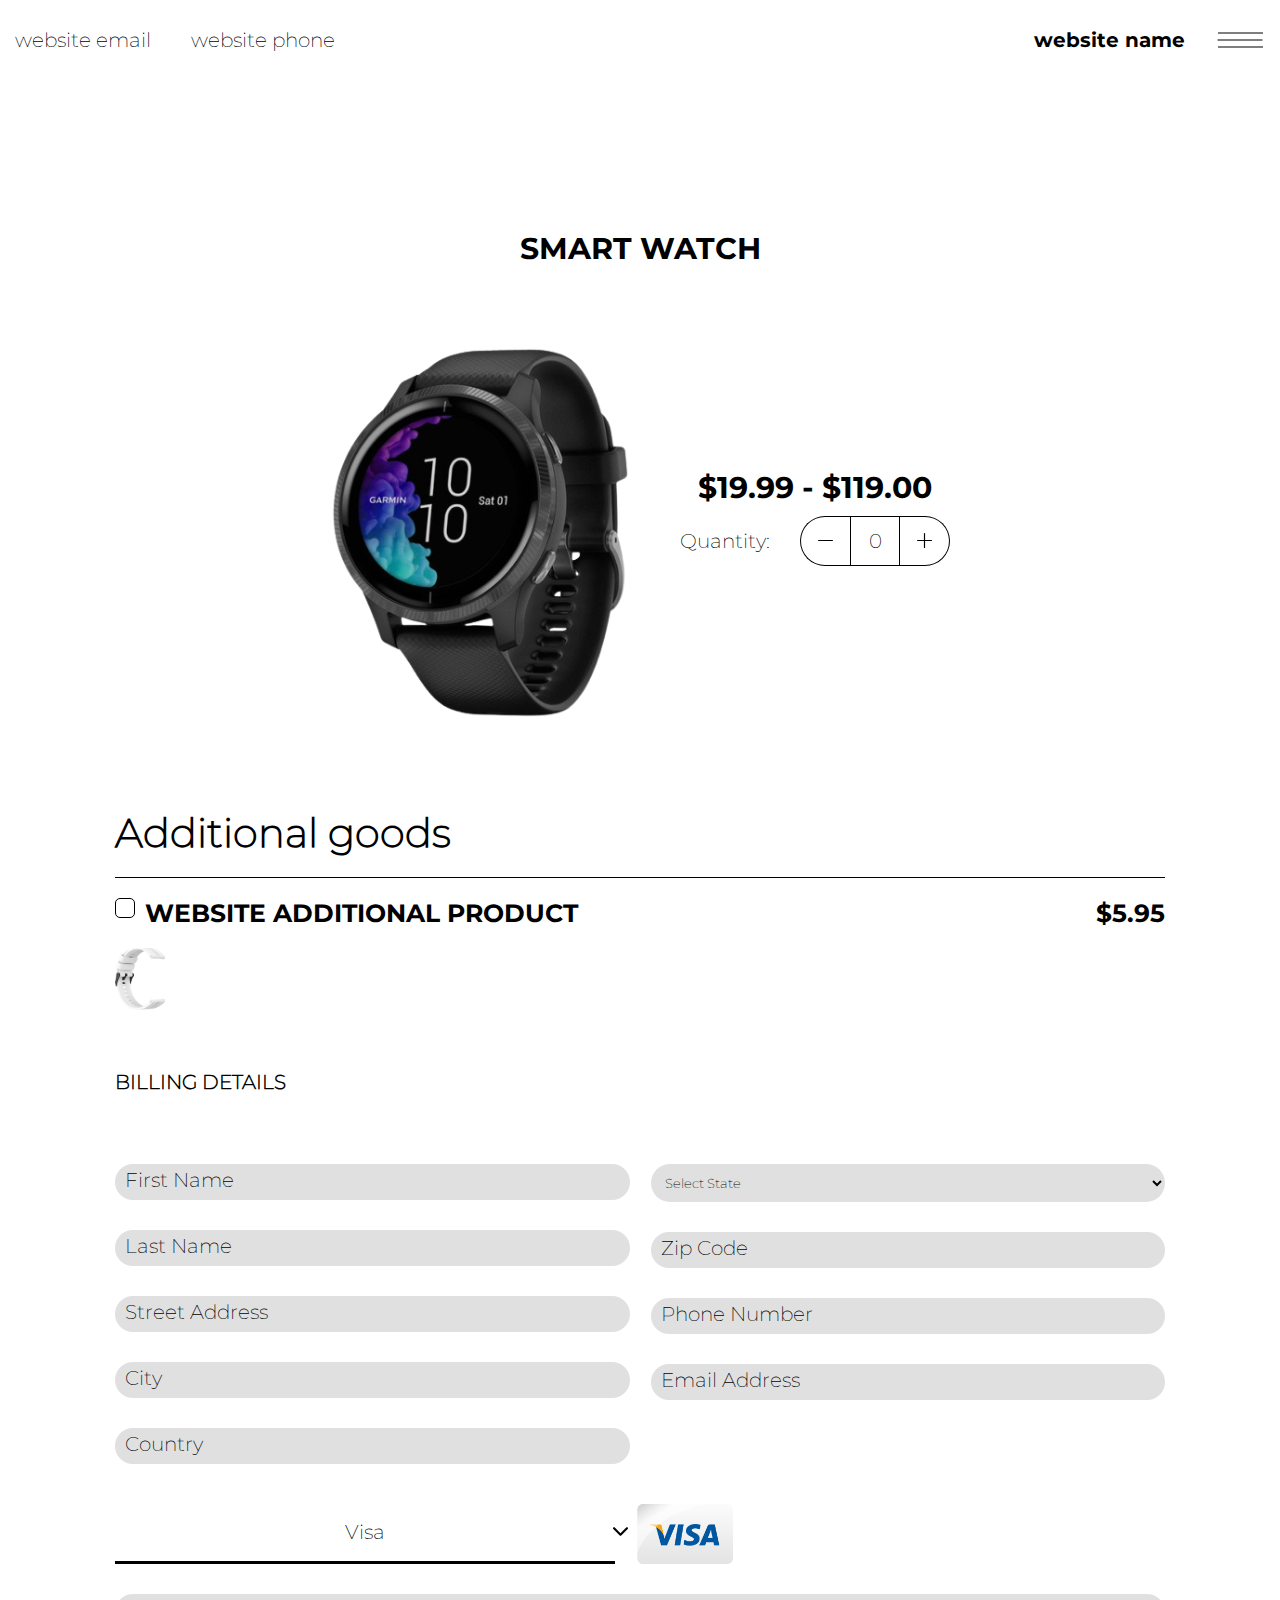
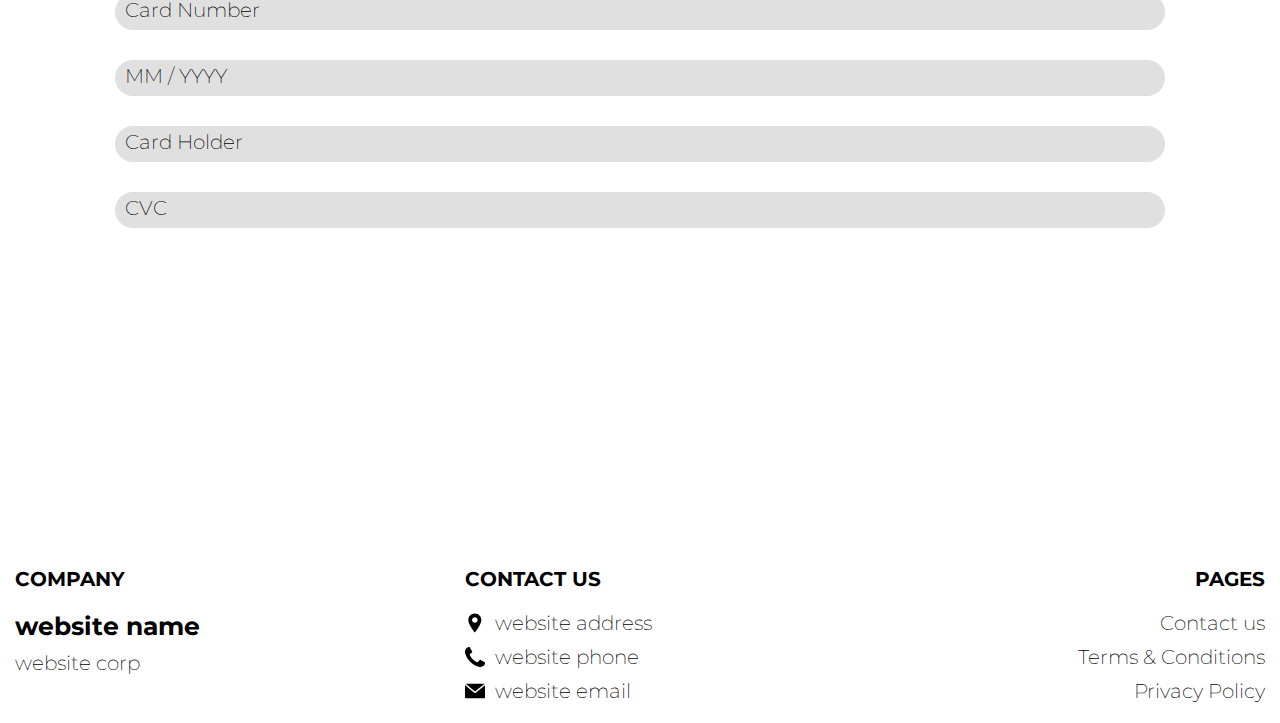
==== buy.html @ c5ea5ec1 "+" ====
<!DOCTYPE html>
<html lang="en">

<head>
    <meta charset="UTF-8">
    <meta http-equiv="X-UA-Compatible" content="IE=edge">
    <meta name="viewport" content="width=device-width, initial-scale=1.0">
    <link rel="stylesheet" href="./css/style.css">
    <title>(site_name)</title>
</head>

<body>

    <div class="header__wrapper">
        <div class="container">
    
    
          <header class="header">
            <div class="header__top">
              <div class="header__btn-block">
                <a href="./index.html" class="header__logo logo js_website-name"></a>
                <button class="header__btn js_menu-btn">
                  <span></span>
                </button>
                
              </div>
              <div class="header__social-links-box">
                <a href="" class="nav__link js_website-email"></a>
                <a href="" class="nav__link js_website-phone"></a>
              </div>
    
              <nav class="nav js_menu">
              
                
             
                <ul class="nav__list">
                  <li class="nav__item">
                    <a href="./contact.html" class="nav__link">Contact us</a>
                  </li>
                  <li class="nav__item">
                    <a href="./terms.html" class="nav__link">Terms & Conditions</a>
                  </li>
                  <li class="nav__item">
                    <a href="./policy.html" class="nav__link">Privacy Policy</a>
                  </li>
                </ul>
              </nav>
    
            </div>
    
          </header>
    
        </div>
      </div>
    <main class="main">
        <div class="container">
        
                <section class="buy">
                    <h1 class="sub-title">Smart Watch</h1>
                    <div class="buy__flex">
                        <img src="./img/img6.png" class="buy__img" />
                        <div class="buy__text-block">
                            <h2 class="sub-title sub-title--mb"><span style="display: inline-block" class="js_price">$19.99 - $119.00</span></h2>
                            <div id="quantity" class="quantity">
                                <label class="quantity_label">Quantity:
                                    <div class="quantity_label-box">
                                        <div class="quantity_label-btn quantity_label-prev js_quantity_prev">
                                            <svg class="buy__icon" xmlns="http://www.w3.org/2000/svg"
                                                xmlns:xlink="http://www.w3.org/1999/xlink" x="0px" y="0px"
                                                viewBox="0 0 512 512" style="enable-background:new 0 0 512 512;"
                                                xml:space="preserve">
                                                <g>
                                                    <g>
                                                        <path
                                                            d="M492,236H20c-11.046,0-20,8.954-20,20c0,11.046,8.954,20,20,20h472c11.046,0,20-8.954,20-20S503.046,236,492,236z" />
                                                    </g>
                                                </g>
                                            </svg>
                                        </div>
                                        <input type="number" min="0" size="3" maxlength="3"
                                            class="quantity__input js_quantity" value="0" data-line-id="1" max="10" readonly>
                                        <div class="quantity_label-btn quantity_label-next js_quantity_next">
                                            <svg class="buy__icon" xmlns="http://www.w3.org/2000/svg"
                                                xmlns:xlink="http://www.w3.org/1999/xlink" x="0px" y="0px"
                                                viewBox="0 0 512 512" style="enable-background:new 0 0 512 512;"
                                                xml:space="preserve">
                                                <g>
                                                    <g>
                                                        <path
                                                            d="M492,236H276V20c0-11.046-8.954-20-20-20c-11.046,0-20,8.954-20,20v216H20c-11.046,0-20,8.954-20,20s8.954,20,20,20h216
                                                            v216c0,11.046,8.954,20,20,20s20-8.954,20-20V276h216c11.046,0,20-8.954,20-20C512,244.954,503.046,236,492,236z" />
                                                    </g>
                                                </g>
                                            </svg>
                                        </div>
                                    </div>
                                </label>
                            </div>
                        </div>
                    </div>
       
                    <div class="main-form__wrapper">
                        <div class="form__wrapper ">
                            <div class="form">
                            
    
                                <div>
                                    <h3 class="form__title">Additional goods</h3>
                                    <div class="case-block">
                                        <div class="checkbox__label-wrap">
                                            <div>
                                                <input class="checkbox js_additional" type="checkbox"
                                                    id="additional__checkbox" />
                                                <label class="checkbox__label" for="additional__checkbox"><span
                                                        class="bold"><span class="js_website-add"></span></span></label>
                                            </div>
                                            <div class="label-block">
                                                <span class="bold">$5.95</span>
                                            </div>
                                        </div>
                                        <img src="./img/sm.png" alt="silicone case" class="silicone_case_img" />
                                    </div>
                                </div>
                            </div>
                        </div>
    
    
                        <form class="order-form js_form" id="order_form">
                            <h3 class="form__subtitle">Billing Details</h3>
                            <div class="fl-form">
                                <div class="form_group-flex">
                                    <div class="form-group_block">
                                        <div class="form-group">
                                            <label class="js_label">
                                                <input type="text" class="form-control js_input" data-role="required" name="first_name" placeholder="First Name">
                                            </label>
                                        </div>
    
                                        <div class="form-group">
                                            <label class="js_label">
                                                <input type="text" class="form-control js_input" data-role="required" name="last_name" placeholder="Last Name">
                                            </label>
                                        </div>
    
    
                                        <div class="form-group">
                                            <label class="js_label">
                                                <input type="text" class="form-control js_input" data-role="address" name="address" placeholder="Street Address">
                                            </label>
                                        </div>
                                        <div class="form-group">
                                            <label class="js_label">
                                                <input type="text" class="form-control js_input" data-role="city" name="city" placeholder="City">
                                            </label>
                                        </div>
                                        <div class="form-group">
                                            <label class="js_label">
                                                <input type="text" class="form-control js_input" data-role="country" name="country" placeholder="Country">
                                            </label>
                                        </div>
                                    </div>
                                    <div class="form-group_block">
                                        <div class="form-group">
                                            <label class="js_label">
    
                                            <select name="state" class="form-control js_select js_input">
                                                <option selected="" disabled="">Select State</option>
                                                <option value="AL">Alabama</option>
                                                <option value="AK">Alaska</option>
                                                <option value="AZ">Arizona</option>
                                                <option value="AR">Arkansas</option>
                                                <option value="CA">California</option>
                                                <option value="CO">Colorado</option>
                                                <option value="CT">Connecticut</option>
                                                <option value="DE">Delaware</option>
                                                <option value="DC">District Of Columbia</option>
                                                <option value="FL">Florida</option>
                                                <option value="GA">Georgia</option>
                                                <option value="HI">Hawaii</option>
                                                <option value="ID">Idaho</option>
                                                <option value="IL">Illinois</option>
                                                <option value="IN">Indiana</option>
                                                <option value="IA">Iowa</option>
                                                <option value="KS">Kansas</option>
                                                <option value="KY">Kentucky</option>
                                                <option value="LA">Louisiana</option>
                                                <option value="ME">Maine</option>
                                                <option value="MD">Maryland</option>
                                                <option value="MA">Massachusetts</option>
                                                <option value="MI">Michigan</option>
                                                <option value="MN">Minnesota</option>
                                                <option value="MS">Mississippi</option>
                                                <option value="MO">Missouri</option>
                                                <option value="MT">Montana</option>
                                                <option value="NE">Nebraska</option>
                                                <option value="NV">Nevada</option>
                                                <option value="NH">New Hampshire</option>
                                                <option value="NJ">New Jersey</option>
                                                <option value="NM">New Mexico</option>
                                                <option value="NY">New York</option>
                                                <option value="NC">North Carolina</option>
                                                <option value="ND">North Dakota</option>
                                                <option value="OH">Ohio</option>
                                                <option value="OK">Oklahoma</option>
                                                <option value="OR">Oregon</option>
                                                <option value="PA">Pennsylvania</option>
                                                <option value="RI">Rhode Island</option>
                                                <option value="SC">South Carolina</option>
                                                <option value="SD">South Dakota</option>
                                                <option value="TN">Tennessee</option>
                                                <option value="TX">Texas</option>
                                                <option value="UT">Utah</option>
                                                <option value="VT">Vermont</option>
                                                <option value="VA">Virginia</option>
                                                <option value="WA">Washington</option>
                                                <option value="WV">West Virginia</option>
                                                <option value="WI">Wisconsin</option>
                                                <option value="WY">Wyoming</option>
                                            </select>
                                        </label>
                                        </div>
                                        <div class="form-group">
                                            <label class="js_label">
                                                <input type="number" class="form-control js_input js_input-limit"  data-limit="5" data-role="zip" name="zip" placeholder="Zip Code">
                                            </label>
                                        </div>
                                        <div class="form-group">
                                            <label class="js_label">
                                                <input type="number" class="form-control js_input js_input-limit" data-limit="10" data-role="phone" name="phone" placeholder="Phone Number">
                                            </label>
                                        </div>
                                        <div class="form-group">
                                            <label class="js_label">
                                                <input type="email" class="form-control js_input" data-role="email" name="email" placeholder="Email Address">
                                            </label>
                                        </div>
                                    </div>
                                </div>
                                <div class="payment">
                                    <div class="form__payment-cards js__form-card-box">
                                        <div class="form__payment-cards--visible js__form-cards-visible">
                                        </div>
                                        <div class="form__payment-cards--hidden js__form-cards-hidden">
                                        </div>
                                    </div>
                                    <div class="payment-form">
                                        <div class="form-group_block">
                                            <div class="form-group">
                                                <label class="js_label input__card-number js_card-number-input">
                                                    <input type="number" class="form-control js_input js_input-limit" data-limit="16" data-role="card_number" name="card_number" placeholder="Card Number">
                                                </label>
                                            </div>
    
                                            <div class="form-group">
                                                <label class="js_label">
                                                    <input type="text" class="form-control js_input js_input-limit" data-limit="7" data-role="expiration_dt" name="expiration_dt" placeholder="MM / YYYY">
                                                </label>
                                            </div>
                                        </div>
                                        <div class="form-group_block">
                                            <div class="form-group">
                                                <label class="js_label">
                                                    <input type="text" class="form-control js_input" data-role="required" name="cc_name" placeholder="Card Holder">
                                                </label>
                                            </div>
    
                                            <div class="form-group">
                                                <label class="js_label">
                                                    <input type="number" class="form-control js_input js_input-limit"  data-limit="3" data-role="cvv" name="cvv" placeholder="CVC">
                                                </label>
                                            </div>
                                        </div>
    
                                    </div>
                                </div>
                            </div>
                            <div class="form-btn js_form-btn">
                                <div class="form__title-box js_form__title-box">
                                    <p class="bold">Item</p>
                                    <p class="bold">Amount</p>
                                </div>
                                <div class="label-block total js_total">
                                    <span id="chosen" class="bold">
                                        <span class="js_bottom-quantity"></span>
                                        <span>cream</span>
                                    </span>
                                    <span id="chosen_price" class="bold">$0.00</span>
    
                                </div>
                                <div id="silicone_case" class="label-block form-pd">
                                 
                                        <span class="text text-up bold js_website-add"></span>
                                        <span class="bold">$5.95</span>
                                 
                                </div>
                                <div id="total_block" class="label-block form-pd js_total_1">
                                   
                                        <span class="bold"> Total</span>
                                        <span id="total_1" class="bold">$0.00</span>
                             
                                </div>
                                <br>
                                <br>
                                <div class="bottom-bottom-block js_bottom-bottom-block">
                                    <div id="terms">
                                        <input type="checkbox" name="terms_text" id="terms_text" class="checkbox">
                                        <label for="terms_text" class="checkbox__label">
                                            <div class="rules">
                                                By placing an order with us, you agree to our full <a class="link"
                                                    href="./terms.html">Terms And Conditions</a> &
                                                <a class="link" href="./policy.html">Privacy Policy</a>, which
                                                explain that you will be
                                                charged <span id="terms_price">$0.00</span><span id="express_terms"> +
                                                    $5.95 <span class="js_website-add"></span></span> = <span id="total_2">
                                                    $0.00 </span><span id="handling">
                                                    (No
                                                    Shipping and
                                                    handling costs, via USPS)</span>. To cancel your order, please call our
                                                Customer
                                                Service to free number at <a href="" class="link js_website-phone"></a> or email us at
                                                <a href="" class="link js_website-email"></a>.
                                                You will see a charge from
                                                <span class="js_website-desc"></span>
                                                on your bank statement. Our Customer Service department reserves the
                                                right
                                                to offer promo codes for varied price points.
                                            </div>
                                        </label>
                                    </div>
                                    <br />
    
                                    <button type="submit" id="place_order" class="btn js_form-submit-btn"><span>Place order</span></button>
                                </div>
                            </div>
    
    
                        </form>
                    </div>
                </section>
    
        </div>
    </main>
    <div class="footer__wrapper">
        <div class="container">
          <footer class="footer">
            <ul class="footer__list">
              <li class="footer__item">
                <ul class="footer__sublist">
                  <li class="footer__subitem">
                    <h4 class="footer__title">Company</h4>
                  </li>
                  <li class="footer__subitem">
                    <a href="./index.html" class="footer__logo-link js_website-name">website name</a>
                  </li>
                  <li class="footer__subitem">
                    <p class="text footer__text js_website-corp">website corp</p>
                  </li>
                </ul>
              </li>
              <li class="footer__item">
                <ul class="footer__sublist">
                  <li class="footer__subitem">
                    <h4 class="footer__title">Contact us</h4>
                  </li>
                  <li class="footer__subitem footer__icon-box">
    
                    <img src="./img/placeholder.svg" alt="" class="footer__icon">
                    <span class="text footer__text  js_website-address">website address</span>
                  </li>
                  <li class="footer__subitem footer__icon-box">
    
                    <img src="./img/telephone.svg" alt="" class="footer__icon">
                    <a href="tel:website phone" class="text footer__link js_website-phone">website phone</a>
                  </li>
                  <li class="footer__subitem footer__icon-box">
    
                    <img src="./img/email.svg" alt="" class="footer__icon">
                    <a href="mailto:website email" class="text footer__link js_website-email">website email</a>
                  </li>
                </ul>
              </li>
              <li class="footer__item">
                <ul class="footer__sublist">
                  <li class="footer__subitem">
                    <h4 class="footer__title">Pages</h4>
                  </li>
                  <li class="footer__subitem footer__icon-box">
                    <a href="./contact.html" class="text footer__link">Contact us</a>
                  </li>
                  <li class="footer__subitem footer__icon-box">
                    <a href="./terms.html" class="text footer__link">Terms &amp; Conditions</a>
                  </li>
                  <li class="footer__subitem footer__icon-box">
                    <a href="./policy.html" class="text footer__link">Privacy Policy</a>
                  </li>
                </ul>
              </li>
            </ul>
           
          </footer>
        </div>
      </div>

    <script src="./js/menu.js"></script>
    <script src="./js/buy.js"></script>
    <script src="./js/website-data.js"></script>
    <script src="./js/card-box.js"></script>



    <script type="module" src="./js/validation/cards.js"></script>
    <script type="module" src="./js/validation/creditcard.js"></script>
    <script type="module" src="./js/validation/validation.js"></script>
</body>

</html>
---- css/style.css ----
@import './libs/aos.css';
@import './utils/fonts.css';
@import './utils/vars.css';
@import './utils/utils.css';
@import './utils/header.css';
@import './utils/footer.css';
@import './hero.css';
@import './about.css';
@import './info.css';
@import './text-section.css';
@import './contact.css';
@import './buy.css';
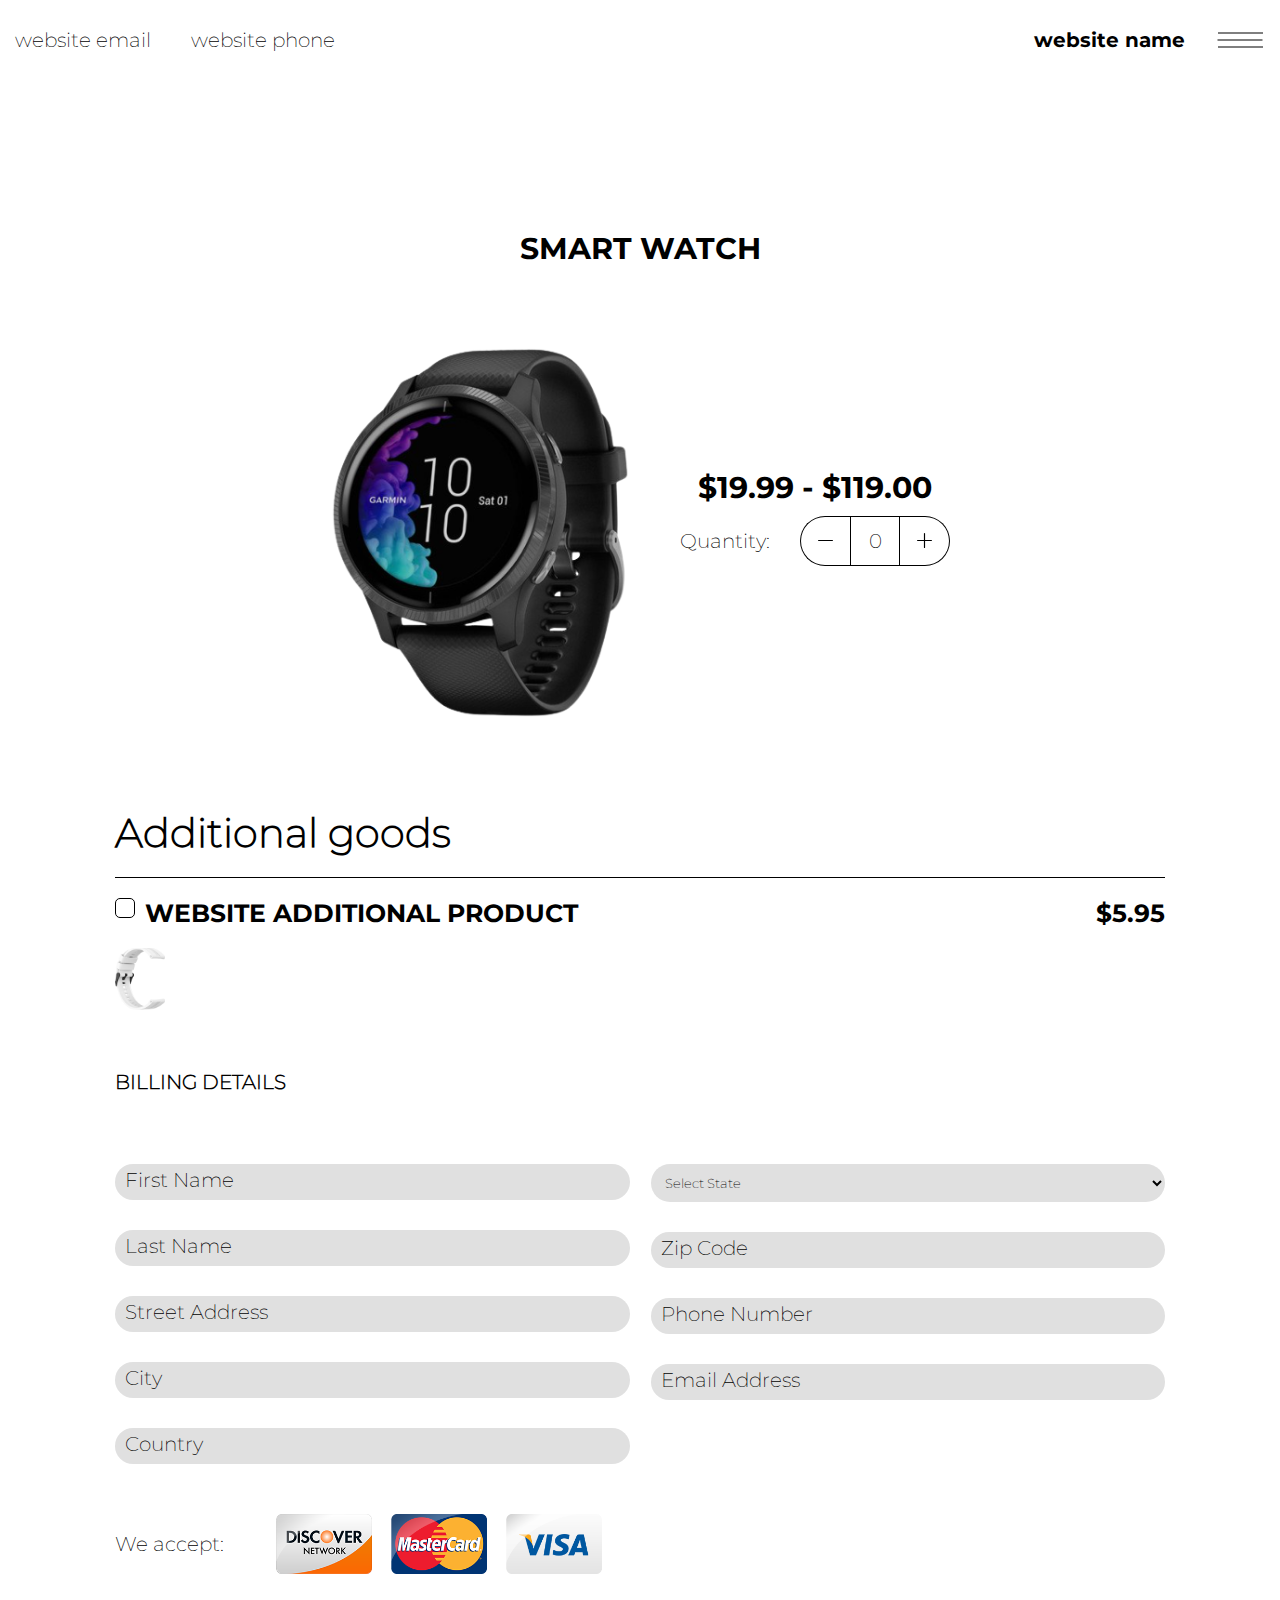
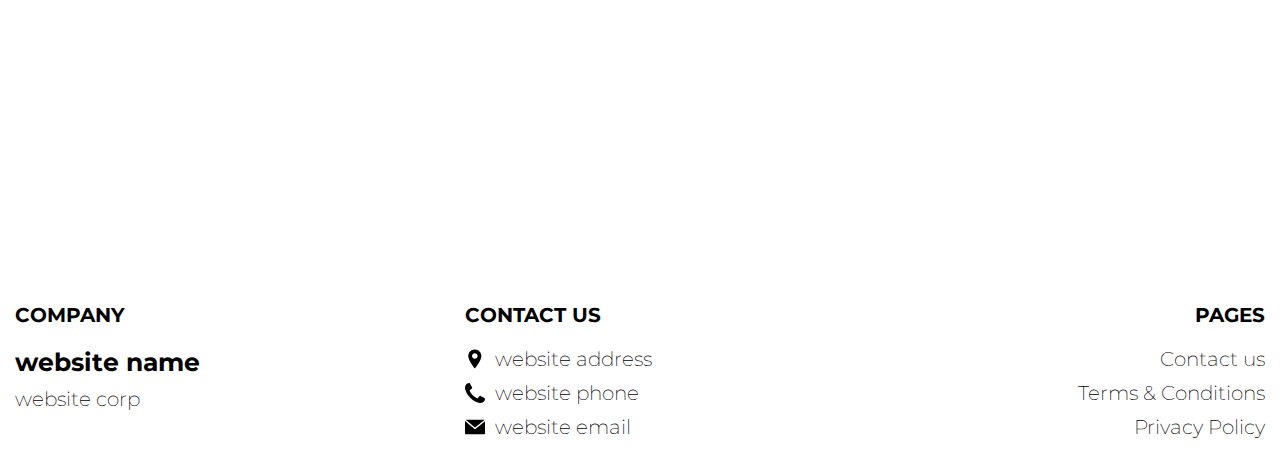
==== commit 80781cdd: "+" ====
--- a/buy.html
+++ b/buy.html
@@ -236,43 +236,20 @@
                                         </div>
                                     </div>
                                 </div>
-                                <div class="payment">
-                                    <div class="form__payment-cards js__form-card-box">
-                                        <div class="form__payment-cards--visible js__form-cards-visible">
-                                        </div>
-                                        <div class="form__payment-cards--hidden js__form-cards-hidden">
-                                        </div>
-                                    </div>
-                                    <div class="payment-form">
-                                        <div class="form-group_block">
-                                            <div class="form-group">
-                                                <label class="js_label input__card-number js_card-number-input">
-                                                    <input type="number" class="form-control js_input js_input-limit" data-limit="16" data-role="card_number" name="card_number" placeholder="Card Number">
-                                                </label>
-                                            </div>
-    
-                                            <div class="form-group">
-                                                <label class="js_label">
-                                                    <input type="text" class="form-control js_input js_input-limit" data-limit="7" data-role="expiration_dt" name="expiration_dt" placeholder="MM / YYYY">
-                                                </label>
-                                            </div>
-                                        </div>
-                                        <div class="form-group_block">
-                                            <div class="form-group">
-                                                <label class="js_label">
-                                                    <input type="text" class="form-control js_input" data-role="required" name="cc_name" placeholder="Card Holder">
-                                                </label>
-                                            </div>
-    
-                                            <div class="form-group">
-                                                <label class="js_label">
-                                                    <input type="number" class="form-control js_input js_input-limit"  data-limit="3" data-role="cvv" name="cvv" placeholder="CVC">
-                                                </label>
-                                            </div>
-                                        </div>
-    
-                                    </div>
-                                </div>
+                                <div class="accept__box">
+                                    <p class="text">We accept:</p>
+                                    <ul class="accept__list">
+                                      <li class="accept__item">
+                                        <img src="./img/discover.png" alt="" class="accept__img">
+                                      </li>
+                                      <li class="accept__item">
+                                        <img src="./img/mastercard.png" alt="" class="accept__img">
+                                      </li>
+                                      <li class="accept__item">
+                                        <img src="./img/visa.png" alt="" class="accept__img">
+                                      </li>
+                                    </ul>
+                                  </div>
                             </div>
                             <div class="form-btn js_form-btn">
                                 <div class="form__title-box js_form__title-box">
@@ -313,17 +290,13 @@
                                                 charged <span id="terms_price">$0.00</span><span id="express_terms"> +
                                                     $5.95 <span class="js_website-add"></span></span> = <span id="total_2">
                                                     $0.00 </span><span id="handling">
-                                                    (No
-                                                    Shipping and
-                                                    handling costs, via USPS)</span>. To cancel your order, please call our
+                                                        (No Shipping and handling costs. Your order will be shipped in 3-5 days via USPS)</span>. To cancel your order, please call our
                                                 Customer
                                                 Service to free number at <a href="" class="link js_website-phone"></a> or email us at
                                                 <a href="" class="link js_website-email"></a>.
                                                 You will see a charge from
                                                 <span class="js_website-desc"></span>
-                                                on your bank statement. Our Customer Service department reserves the
-                                                right
-                                                to offer promo codes for varied price points.
+                                                on your bank statement. 
                                             </div>
                                         </label>
                                     </div>
@@ -404,7 +377,7 @@
     <script src="./js/menu.js"></script>
     <script src="./js/buy.js"></script>
     <script src="./js/website-data.js"></script>
-    <script src="./js/card-box.js"></script>
+
 
 
 
